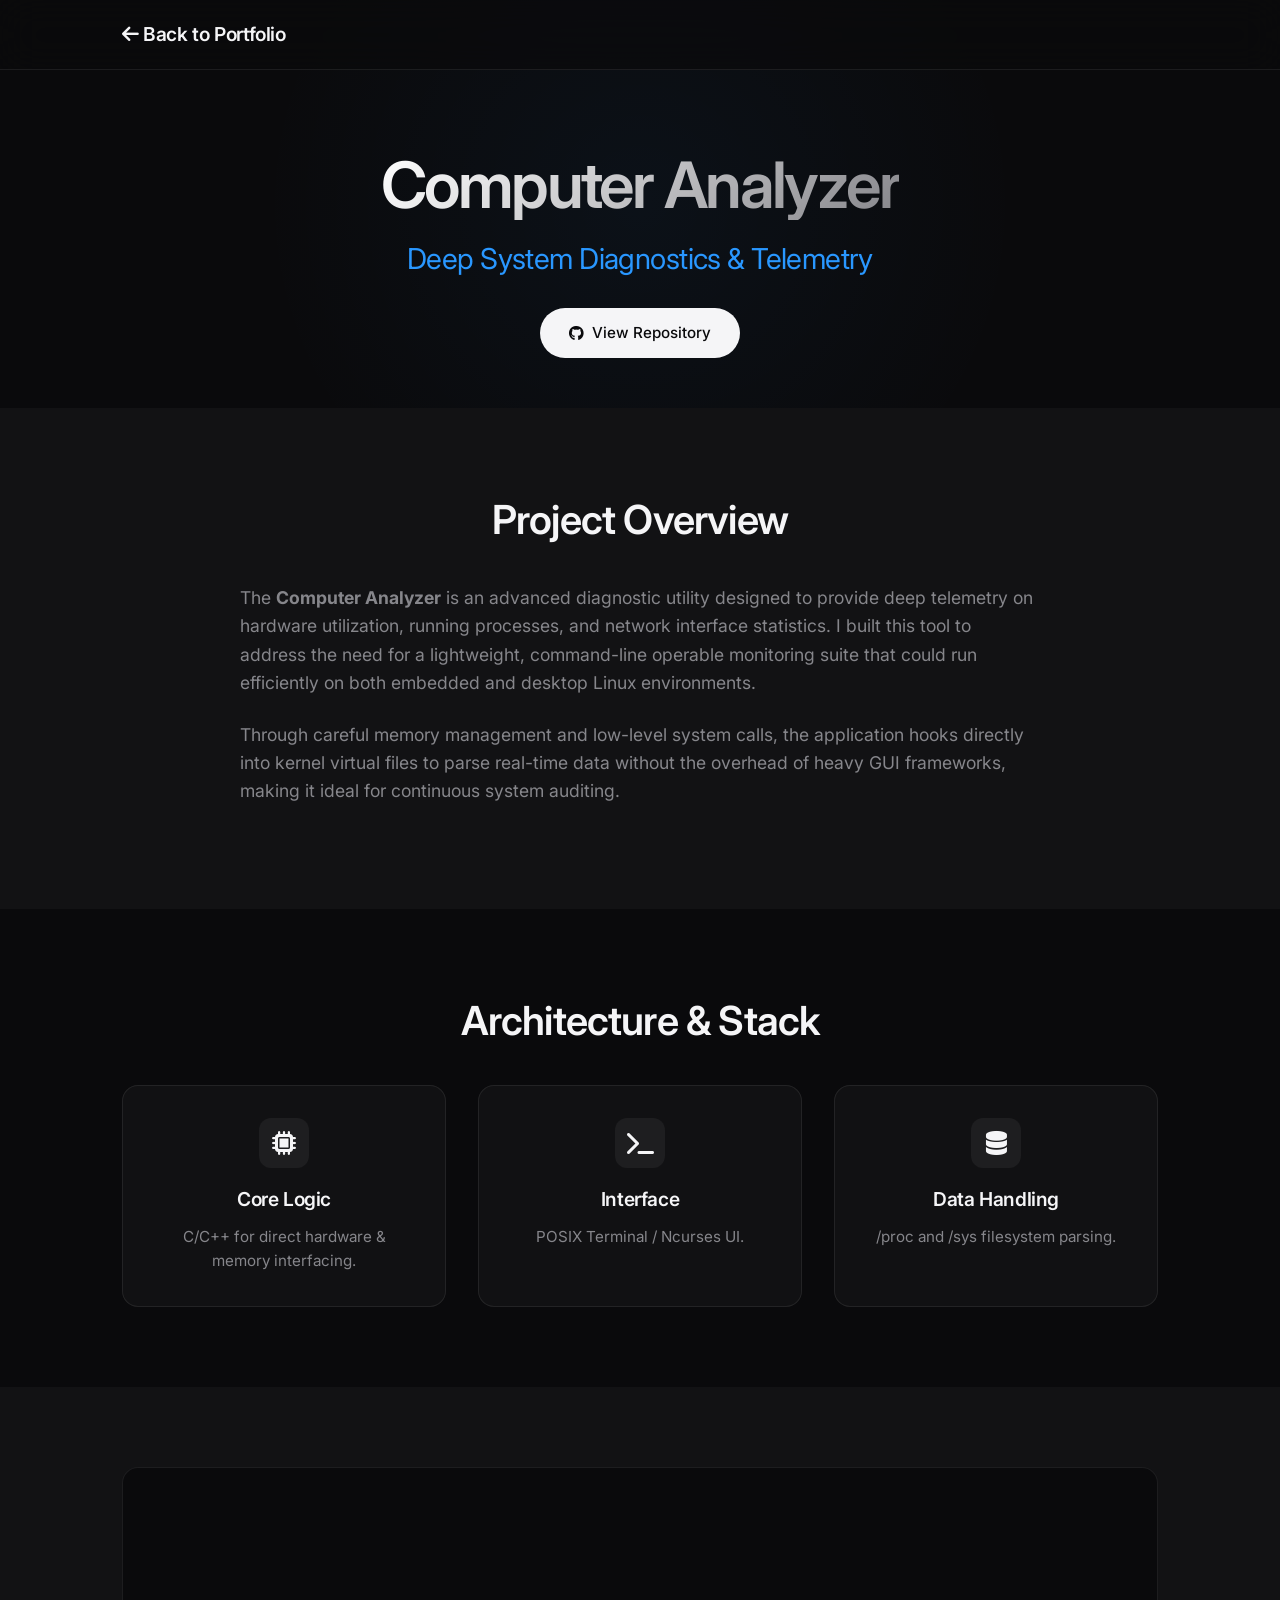
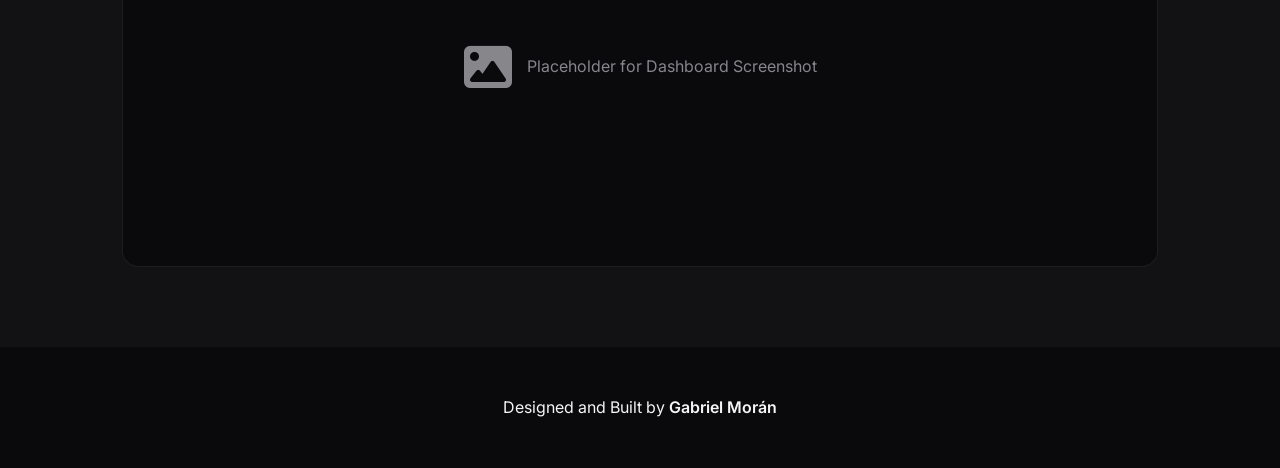
==== projects/ComputerAnalyzer.html @ 965affd1 "feat: add project case studies and update portfolio index with CV link" ====
<!DOCTYPE html>
<html lang="en">
<head>
    <meta charset="UTF-8">
    <meta name="viewport" content="width=device-width, initial-scale=1.0">
    <title>Computer Analyzer - Gabriel Morán</title>
    
    <!-- Google Fonts: Inter -->
    <link rel="preconnect" href="https://fonts.googleapis.com">
    <link rel="preconnect" href="https://fonts.gstatic.com" crossorigin>
    <link href="https://fonts.googleapis.com/css2?family=Inter:wght@300;400;500;600;700&display=swap" rel="stylesheet">
    
    <!-- FontAwesome -->
    <link rel="stylesheet" href="https://cdnjs.cloudflare.com/ajax/libs/font-awesome/6.4.0/css/all.min.css">
    
    <!-- AOS CSS -->
    <link href="https://unpkg.com/aos@2.3.1/dist/aos.css" rel="stylesheet">
    
    <!-- Custom CSS (Relative Path) -->
    <link rel="stylesheet" href="../style.css">
</head>
<body>

    <!-- Navigation -->
    <nav id="navbar">
        <div class="nav-container">
            <a href="../index.html" class="logo"><i class="fas fa-arrow-left"></i> Back to Portfolio</a>
        </div>
    </nav>

    <!-- Case Study Hero -->
    <section class="hero section" style="height: auto; padding-top: 150px; padding-bottom: 50px;">
        <div class="hero-bg-gradient"></div>
        <div class="section-container">
            <div class="hero-content" style="text-align: center;">
                <h1 class="hero-name" data-aos="fade-up" style="font-size: 4rem;">Computer Analyzer</h1>
                <h2 class="hero-title" data-aos="fade-up" data-aos-delay="100" style="color: var(--accent);">Deep System Diagnostics & Telemetry</h2>
                <div class="hero-cta" data-aos="fade-up" data-aos-delay="200" style="justify-content: center;">
                    <a href="#" class="btn btn-primary"><i class="fab fa-github"></i> View Repository</a>
                </div>
            </div>
        </div>
    </section>

    <!-- Overview Section -->
    <section class="section bg-alt" style="padding: 80px 0;">
        <div class="section-container">
            <h2 class="section-title" data-aos="fade-up" style="margin-bottom: 2rem;">Project Overview</h2>
            <div class="about-grid" style="grid-template-columns: 1fr; max-width: 800px; margin: 0 auto; text-align: left;">
                <div class="about-text" data-aos="fade-up" data-aos-delay="100">
                    <p>
                        The <strong>Computer Analyzer</strong> is an advanced diagnostic utility designed to provide deep telemetry on hardware utilization, running processes, and network interface statistics. I built this tool to address the need for a lightweight, command-line operable monitoring suite that could run efficiently on both embedded and desktop Linux environments.
                    </p>
                    <p>
                        Through careful memory management and low-level system calls, the application hooks directly into kernel virtual files to parse real-time data without the overhead of heavy GUI frameworks, making it ideal for continuous system auditing.
                    </p>
                </div>
            </div>
        </div>
    </section>

    <!-- Tech Stack -->
    <section class="section" style="padding: 80px 0;">
        <div class="section-container">
            <h2 class="section-title" data-aos="fade-up" style="margin-bottom: 2rem;">Architecture & Stack</h2>
            <div class="skills-wrapper" style="grid-template-columns: repeat(auto-fit, minmax(200px, 1fr));">
                
                <div class="info-card" data-aos="zoom-in" data-aos-delay="100" style="text-align: center;">
                    <div class="icon-wrapper" style="margin: 0 auto 1rem auto;"><i class="fas fa-microchip"></i></div>
                    <h3>Core Logic</h3>
                    <p style="margin-top: 10px;">C/C++ for direct hardware & memory interfacing.</p>
                </div>

                <div class="info-card" data-aos="zoom-in" data-aos-delay="200" style="text-align: center;">
                    <div class="icon-wrapper" style="margin: 0 auto 1rem auto;"><i class="fas fa-terminal"></i></div>
                    <h3>Interface</h3>
                    <p style="margin-top: 10px;">POSIX Terminal / Ncurses UI.</p>
                </div>

                <div class="info-card" data-aos="zoom-in" data-aos-delay="300" style="text-align: center;">
                    <div class="icon-wrapper" style="margin: 0 auto 1rem auto;"><i class="fas fa-database"></i></div>
                    <h3>Data Handling</h3>
                    <p style="margin-top: 10px;">/proc and /sys filesystem parsing.</p>
                </div>
            </div>
        </div>
    </section>

    <!-- Results Image Placeholder -->
    <section class="section bg-alt" style="padding: 80px 0;">
        <div class="section-container">
            <div data-aos="fade-up" style="width: 100%; height: 400px; background: var(--bg-primary); border: 1px solid var(--border-color); border-radius: var(--radius-soft); display: flex; align-items: center; justify-content: center; color: var(--text-secondary);">
                <i class="fas fa-image fa-3x" style="margin-right: 15px;"></i> Placeholder for Dashboard Screenshot
            </div>
        </div>
    </section>

    <!-- Footer -->
    <footer>
        <div class="section-container">
            <p>Designed and Built by <strong>Gabriel Morán</strong></p>
        </div>
    </footer>

    <!-- AOS JS -->
    <script src="https://unpkg.com/aos@2.3.1/dist/aos.js"></script>
    <script>
        document.addEventListener('DOMContentLoaded', () => {
            AOS.init({ duration: 800, easing: 'ease-out-cubic', once: true, offset: 50 });
        });
    </script>
</body>
</html>
---- style.css ----
/* =========================================
   PREMIUM "APPLE PRO" AESTHETIC
========================================= */
:root {
    /* Color Palette - Dark Mode */
    --bg-primary: #0a0a0c;
    --bg-alt: #121214;
    --bg-card: rgba(255, 255, 255, 0.03);
    
    --text-primary: #f5f5f7;
    --text-secondary: #86868b;
    --accent: #2997ff; /* Apple Blue */
    --accent-hover: #147ce5;
    
    --border-color: rgba(255, 255, 255, 0.08);
    --border-hover: rgba(255, 255, 255, 0.15);
    
    /* Typography */
    --font-main: -apple-system, BlinkMacSystemFont, 'Inter', "Segoe UI", Roboto, Helvetica, Arial, sans-serif;
    
    /* Effects */
    --radius-soft: 16px;
    --radius-round: 50px;
    --shadow-soft: 0 4px 20px rgba(0, 0, 0, 0.2);
    --glass-blur: blur(20px);
    
    /* Transitions */
    --transition-smooth: all 0.4s cubic-bezier(0.25, 1, 0.5, 1);
}

* {
    margin: 0;
    padding: 0;
    box-sizing: border-box;
}

html {
    scroll-behavior: smooth;
    scroll-padding-top: 80px;
}

body {
    font-family: var(--font-main);
    background-color: var(--bg-primary);
    color: var(--text-primary);
    line-height: 1.6;
    overflow-x: hidden;
    -webkit-font-smoothing: antialiased;
    -moz-osx-font-smoothing: grayscale;
}

/* Typography styles */
h1, h2, h3, h4, h5, h6 {
    color: var(--text-primary);
    font-weight: 600;
    letter-spacing: -0.02em;
}

a {
    text-decoration: none;
    color: inherit;
    transition: var(--transition-smooth);
}

ul { list-style: none; }

/* Utilities */
.section { padding: 120px 0; }
.bg-alt { background-color: var(--bg-alt); }
.text-primary { color: var(--accent); }
.ml-2 { margin-left: 0.5rem; }
.center-btn { text-align: center; margin-top: 3rem; }

.section-container {
    max-width: 1100px;
    margin: 0 auto;
    padding: 0 2rem;
}

.section-title {
    font-size: 2.5rem;
    margin-bottom: 3.5rem;
    text-align: center;
}

/* =========================================
   BUTTONS
========================================= */
.btn {
    display: inline-flex;
    align-items: center;
    justify-content: center;
    padding: 0.8rem 1.8rem;
    font-size: 0.95rem;
    font-weight: 500;
    border-radius: var(--radius-round);
    cursor: pointer;
    transition: var(--transition-smooth);
}

.btn-primary {
    background: var(--text-primary);
    color: var(--bg-primary);
}

.btn-primary:hover {
    background: var(--text-secondary);
    transform: translateY(-2px);
}

.btn-secondary {
    background: transparent;
    color: var(--text-primary);
    border: 1px solid var(--border-color);
}

.btn-secondary:hover {
    border-color: var(--text-secondary);
    background: rgba(255, 255, 255, 0.05);
    transform: translateY(-2px);
}

.btn i { margin-right: 8px; }

/* =========================================
   NAVIGATION (Glassmorphism)
========================================= */
#navbar {
    position: fixed;
    top: 0; width: 100%;
    padding: 1.2rem 0;
    z-index: 1000;
    background: rgba(10, 10, 12, 0.7);
    backdrop-filter: var(--glass-blur);
    -webkit-backdrop-filter: var(--glass-blur);
    border-bottom: 1px solid var(--border-color);
    transition: padding var(--transition-smooth);
}

.nav-container {
    max-width: 1100px;
    margin: 0 auto;
    padding: 0 2rem;
    display: flex;
    justify-content: space-between;
    align-items: center;
}

.logo {
    font-size: 1.2rem;
    font-weight: 600;
    letter-spacing: -0.02em;
}

.nav-menu { display: flex; gap: 2.5rem; }

.nav-link {
    font-size: 0.9rem;
    color: var(--text-secondary);
    font-weight: 500;
}

.nav-link:hover, .nav-link.active {
    color: var(--text-primary);
}

.hamburger { display: none; font-size: 1.2rem; cursor: pointer; }

/* =========================================
   HERO SECTION
========================================= */
.hero {
    height: 100vh;
    display: flex;
    align-items: center;
    justify-content: center;
    text-align: center;
    position: relative;
}

/* Subtle glowing background gradient */
.hero-bg-gradient {
    position: absolute;
    top: 50%; left: 50%;
    transform: translate(-50%, -50%);
    width: 60vw; height: 60vw;
    background: radial-gradient(circle, rgba(41, 151, 255, 0.05) 0%, rgba(10, 10, 12, 0) 70%);
    z-index: -1;
    pointer-events: none;
}

.hero-name {
    font-size: 5rem;
    line-height: 1.1;
    margin-bottom: 1rem;
    letter-spacing: -0.04em;
    background: linear-gradient(135deg, #fff 0%, #86868b 100%);
    -webkit-background-clip: text;
    -webkit-text-fill-color: transparent;
}

.hero-title {
    font-size: 1.8rem;
    color: var(--text-secondary);
    font-weight: 400;
    margin-bottom: 2rem;
    height: 40px;
}

.cursor { color: var(--accent); animation: blink 1s infinite; }
@keyframes blink { 50% { opacity: 0; } }

.hero-description {
    color: var(--text-secondary);
    font-size: 1.1rem;
    max-width: 600px;
    margin: 0 auto 3rem auto;
}

.hero-cta {
    display: flex;
    justify-content: center;
    gap: 1.5rem;
}

/* =========================================
   ABOUT SECTION
========================================= */
.about-grid {
    display: grid;
    grid-template-columns: 1fr 1fr;
    gap: 4rem;
    align-items: center;
}

.about-text p {
    color: var(--text-secondary);
    font-size: 1.1rem;
    margin-bottom: 1.5rem;
}

.about-cards { display: flex; flex-direction: column; gap: 1.5rem; }

.info-card {
    background: var(--bg-card);
    border: 1px solid var(--border-color);
    border-radius: var(--radius-soft);
    padding: 2rem;
    transition: var(--transition-smooth);
}

.info-card:hover {
    border-color: var(--border-hover);
    transform: translateY(-5px);
}

.icon-wrapper {
    width: 50px; height: 50px;
    border-radius: 12px;
    background: rgba(255, 255, 255, 0.05);
    display: flex; align-items: center; justify-content: center;
    font-size: 1.5rem;
    color: var(--text-primary);
    margin-bottom: 1rem;
}

.info-card h3 { font-size: 1.2rem; margin-bottom: 0.5rem; }
.info-card p { color: var(--text-secondary); font-size: 0.95rem; }

/* =========================================
   SKILLS SECTION
========================================= */
.skills-wrapper {
    display: grid;
    grid-template-columns: repeat(auto-fit, minmax(300px, 1fr));
    gap: 2rem;
}

.skill-box {
    background: var(--bg-card);
    border: 1px solid var(--border-color);
    border-radius: var(--radius-soft);
    padding: 2rem;
    transition: var(--transition-smooth);
}

.skill-box:hover {
    border-color: var(--border-hover);
}

.skill-box h3 {
    display: flex; align-items: center; gap: 10px;
    margin-bottom: 1.5rem;
    font-size: 1.2rem;
}

.tags { display: flex; flex-wrap: wrap; gap: 10px; }

.tag {
    background: rgba(255, 255, 255, 0.05);
    color: var(--text-secondary);
    padding: 0.4rem 1rem;
    border-radius: var(--radius-round);
    font-size: 0.85rem;
    font-weight: 500;
}

/* =========================================
   PROJECTS SECTION
========================================= */
.projects-grid {
    display: grid;
    grid-template-columns: repeat(auto-fill, minmax(320px, 1fr));
    gap: 2rem;
}

.project-card {
    background: var(--bg-card);
    border: 1px solid var(--border-color);
    border-radius: var(--radius-soft);
    padding: 2.5rem;
    display: flex;
    flex-direction: column;
    transition: var(--transition-smooth);
}

.project-card:hover {
    transform: translateY(-8px);
    border-color: var(--border-hover);
    box-shadow: var(--shadow-soft);
}

.project-header {
    display: flex; justify-content: space-between; align-items: center;
    margin-bottom: 1.5rem;
}

.project-link { font-size: 1.2rem; color: var(--text-secondary); }
.project-link:hover { color: var(--text-primary); }

.project-card h3 { font-size: 1.4rem; margin-bottom: 1rem; }

.project-card p {
    color: var(--text-secondary);
    font-size: 0.95rem; margin-bottom: 2rem;
    flex-grow: 1;
}

.project-tags {
    display: flex; flex-wrap: wrap; gap: 10px;
    color: var(--text-secondary); font-size: 0.8rem; font-weight: 500;
}

/* =========================================
   EDUCATION SECTION (Minimal Timeline)
========================================= */
.timeline {
    max-width: 800px; margin: 0 auto;
}

.timeline-item {
    display: flex; gap: 2rem; margin-bottom: 3rem;
}

.timeline-item:last-child { margin-bottom: 0; }

.timeline-marker {
    width: 2px; background: var(--border-color);
    position: relative;
}

.timeline-marker::before {
    content: ''; position: absolute;
    top: 0; left: -5px; width: 12px; height: 12px;
    border-radius: 50%; background: var(--bg-primary); border: 2px solid var(--text-primary);
}

.timeline-content { padding-bottom: 2rem; }

.timeline-date {
    display: block; color: var(--text-secondary);
    font-size: 0.85rem; font-weight: 600; text-transform: uppercase; letter-spacing: 0.05em;
    margin-bottom: 0.5rem;
}

.timeline-content h3 { font-size: 1.4rem; margin-bottom: 0.3rem; }
.timeline-content h4 { color: var(--text-secondary); font-weight: 400; margin-bottom: 1rem; }
.timeline-content p { color: var(--text-secondary); font-size: 0.95rem; }

/* =========================================
   CONTACT SECTION
========================================= */
.contact-box {
    background: var(--bg-card);
    border: 1px solid var(--border-color);
    border-radius: var(--radius-soft);
    padding: 4rem 2rem;
    text-align: center;
    max-width: 800px; margin: 0 auto;
}

.contact-text {
    color: var(--text-secondary); font-size: 1.1rem;
    margin-bottom: 3rem; max-width: 500px; margin-inline: auto;
}

.contact-methods {
    display: flex; justify-content: center; gap: 1.5rem; flex-wrap: wrap;
}

.method-card {
    display: flex; align-items: center; gap: 10px;
    padding: 1rem 1.5rem; border-radius: var(--radius-round);
    background: rgba(255, 255, 255, 0.03); border: 1px solid var(--border-color);
    font-weight: 500; font-size: 0.95rem;
}

.method-card:hover {
    background: var(--text-primary); color: var(--bg-primary);
}

/* =========================================
   FOOTER
========================================= */
footer {
    padding: 3rem 0; text-align: center;
}
footer strong { font-weight: 600; }
.copyright { color: var(--text-secondary); font-size: 0.85rem; margin-top: 1rem; }

/* =========================================
   RESPONSIVE DESIGN
========================================= */
@media (max-width: 900px) {
    .hero-name { font-size: 3.5rem; }
    .hero-title { font-size: 1.4rem; }
    .about-grid, .timeline-item { grid-template-columns: 1fr; gap: 2rem; }
    .timeline-item { flex-direction: column; gap: 1rem; }
    .timeline-marker { display: none; }
}

@media (max-width: 768px) {
    .hamburger { display: block; }
    .nav-menu {
        position: fixed; left: 0; top: 70px;
        flex-direction: column;
        background: rgba(10, 10, 12, 0.95);
        backdrop-filter: var(--glass-blur);
        width: 100%; text-align: center; padding: 2rem 0;
        opacity: 0; pointer-events: none;
        transition: var(--transition-smooth);
    }
    .nav-menu.active { opacity: 1; pointer-events: all; }
    .hero-cta { flex-direction: column; align-items: center; }
    .btn { width: 100%; max-width: 250px; }
}
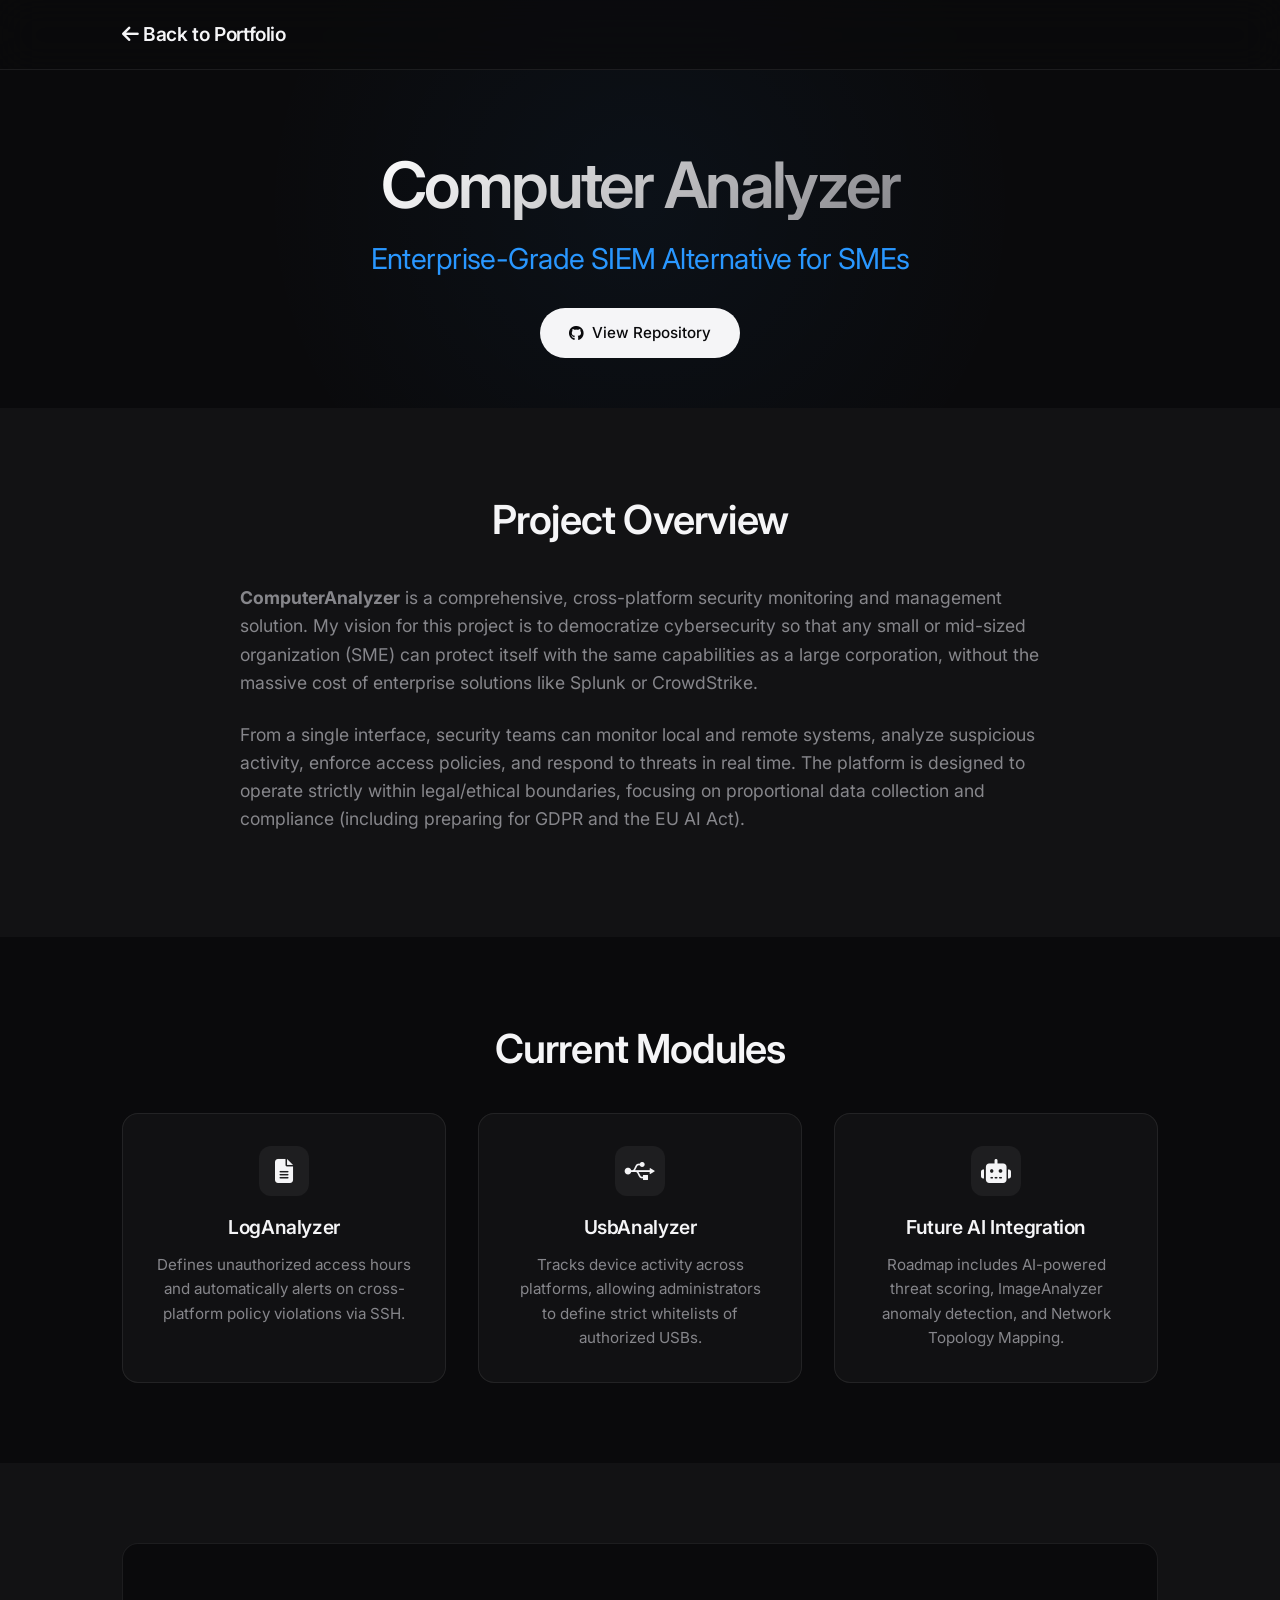
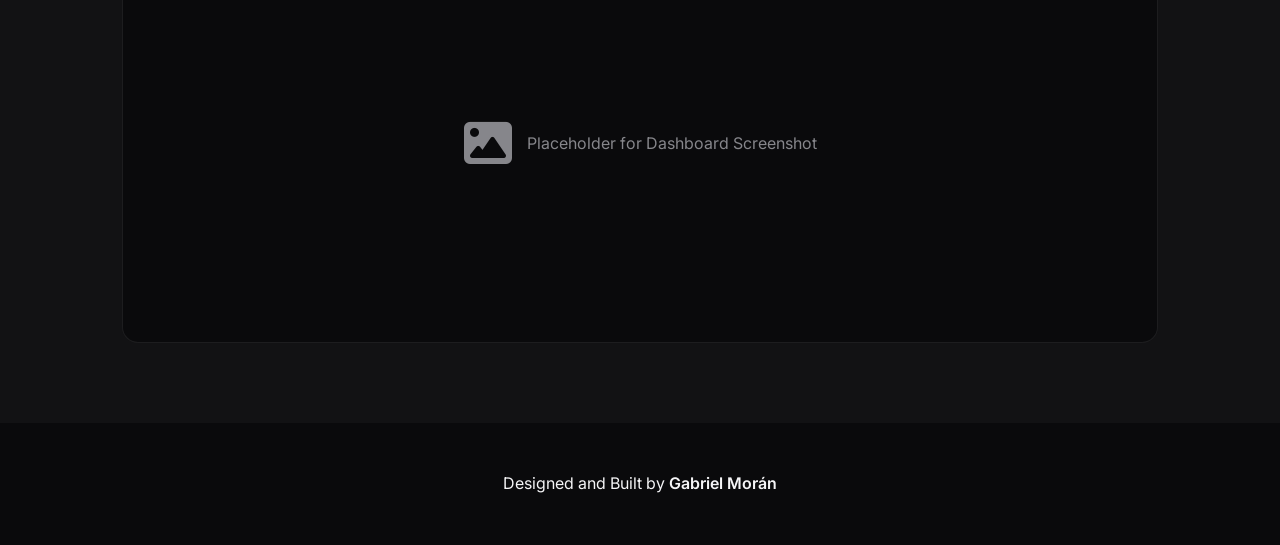
==== commit 49faa956: "feat: update portfolio with current education, certifications, and project descriptions for Computer" ====
--- a/projects/ComputerAnalyzer.html
+++ b/projects/ComputerAnalyzer.html
@@ -34,7 +34,7 @@
         <div class="section-container">
             <div class="hero-content" style="text-align: center;">
                 <h1 class="hero-name" data-aos="fade-up" style="font-size: 4rem;">Computer Analyzer</h1>
-                <h2 class="hero-title" data-aos="fade-up" data-aos-delay="100" style="color: var(--accent);">Deep System Diagnostics & Telemetry</h2>
+                <h2 class="hero-title" data-aos="fade-up" data-aos-delay="100" style="color: var(--accent);">Enterprise-Grade SIEM Alternative for SMEs</h2>
                 <div class="hero-cta" data-aos="fade-up" data-aos-delay="200" style="justify-content: center;">
                     <a href="#" class="btn btn-primary"><i class="fab fa-github"></i> View Repository</a>
                 </div>
@@ -49,10 +49,10 @@
             <div class="about-grid" style="grid-template-columns: 1fr; max-width: 800px; margin: 0 auto; text-align: left;">
                 <div class="about-text" data-aos="fade-up" data-aos-delay="100">
                     <p>
-                        The <strong>Computer Analyzer</strong> is an advanced diagnostic utility designed to provide deep telemetry on hardware utilization, running processes, and network interface statistics. I built this tool to address the need for a lightweight, command-line operable monitoring suite that could run efficiently on both embedded and desktop Linux environments.
+                        <strong>ComputerAnalyzer</strong> is a comprehensive, cross-platform security monitoring and management solution. My vision for this project is to democratize cybersecurity so that any small or mid-sized organization (SME) can protect itself with the same capabilities as a large corporation, without the massive cost of enterprise solutions like Splunk or CrowdStrike.
                     </p>
                     <p>
-                        Through careful memory management and low-level system calls, the application hooks directly into kernel virtual files to parse real-time data without the overhead of heavy GUI frameworks, making it ideal for continuous system auditing.
+                        From a single interface, security teams can monitor local and remote systems, analyze suspicious activity, enforce access policies, and respond to threats in real time. The platform is designed to operate strictly within legal/ethical boundaries, focusing on proportional data collection and compliance (including preparing for GDPR and the EU AI Act).
                     </p>
                 </div>
             </div>
@@ -62,25 +62,25 @@
     <!-- Tech Stack -->
     <section class="section" style="padding: 80px 0;">
         <div class="section-container">
-            <h2 class="section-title" data-aos="fade-up" style="margin-bottom: 2rem;">Architecture & Stack</h2>
+            <h2 class="section-title" data-aos="fade-up" style="margin-bottom: 2rem;">Current Modules</h2>
             <div class="skills-wrapper" style="grid-template-columns: repeat(auto-fit, minmax(200px, 1fr));">
                 
                 <div class="info-card" data-aos="zoom-in" data-aos-delay="100" style="text-align: center;">
-                    <div class="icon-wrapper" style="margin: 0 auto 1rem auto;"><i class="fas fa-microchip"></i></div>
-                    <h3>Core Logic</h3>
-                    <p style="margin-top: 10px;">C/C++ for direct hardware & memory interfacing.</p>
+                    <div class="icon-wrapper" style="margin: 0 auto 1rem auto;"><i class="fas fa-file-alt"></i></div>
+                    <h3>LogAnalyzer</h3>
+                    <p style="margin-top: 10px;">Defines unauthorized access hours and automatically alerts on cross-platform policy violations via SSH.</p>
                 </div>
 
                 <div class="info-card" data-aos="zoom-in" data-aos-delay="200" style="text-align: center;">
-                    <div class="icon-wrapper" style="margin: 0 auto 1rem auto;"><i class="fas fa-terminal"></i></div>
-                    <h3>Interface</h3>
-                    <p style="margin-top: 10px;">POSIX Terminal / Ncurses UI.</p>
+                    <div class="icon-wrapper" style="margin: 0 auto 1rem auto;"><i class="fab fa-usb"></i></div>
+                    <h3>UsbAnalyzer</h3>
+                    <p style="margin-top: 10px;">Tracks device activity across platforms, allowing administrators to define strict whitelists of authorized USBs.</p>
                 </div>
 
                 <div class="info-card" data-aos="zoom-in" data-aos-delay="300" style="text-align: center;">
-                    <div class="icon-wrapper" style="margin: 0 auto 1rem auto;"><i class="fas fa-database"></i></div>
-                    <h3>Data Handling</h3>
-                    <p style="margin-top: 10px;">/proc and /sys filesystem parsing.</p>
+                    <div class="icon-wrapper" style="margin: 0 auto 1rem auto;"><i class="fas fa-robot"></i></div>
+                    <h3>Future AI Integration</h3>
+                    <p style="margin-top: 10px;">Roadmap includes AI-powered threat scoring, ImageAnalyzer anomaly detection, and Network Topology Mapping.</p>
                 </div>
             </div>
         </div>
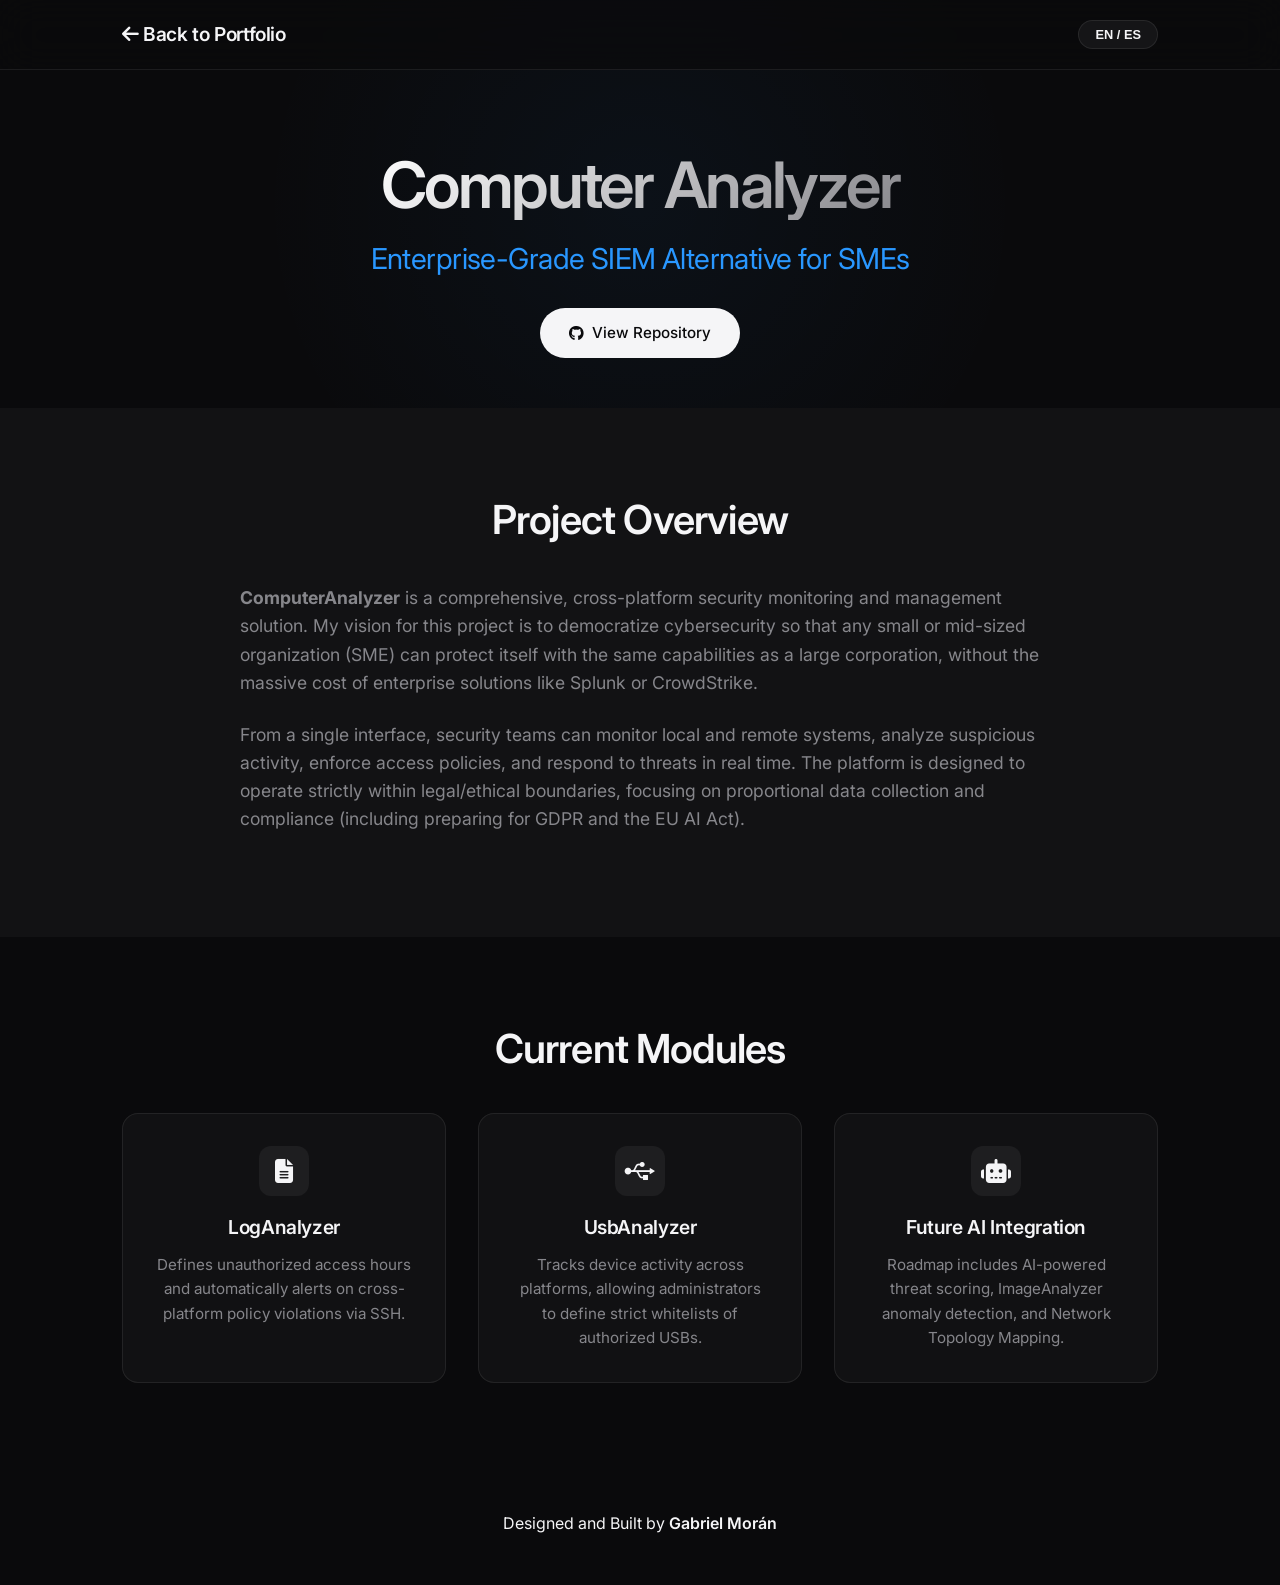
==== commit 189bd616: "feat: implement multi-language support with dynamic content toggling and UI updates" ====
--- a/projects/ComputerAnalyzer.html
+++ b/projects/ComputerAnalyzer.html
@@ -24,7 +24,10 @@
     <!-- Navigation -->
     <nav id="navbar">
         <div class="nav-container">
-            <a href="../index.html" class="logo"><i class="fas fa-arrow-left"></i> Back to Portfolio</a>
+            <a href="../index.html" class="logo" data-en="<i class='fas fa-arrow-left'></i> Back to Portfolio" data-es="<i class='fas fa-arrow-left'></i> Volver al Portafolio"><i class="fas fa-arrow-left"></i> Back to Portfolio</a>
+            <div class="nav-menu" style="margin-left: auto;">
+                <button id="lang-toggle" class="btn btn-secondary">EN / ES</button>
+            </div>
         </div>
     </nav>
 
@@ -34,9 +37,9 @@
         <div class="section-container">
             <div class="hero-content" style="text-align: center;">
                 <h1 class="hero-name" data-aos="fade-up" style="font-size: 4rem;">Computer Analyzer</h1>
-                <h2 class="hero-title" data-aos="fade-up" data-aos-delay="100" style="color: var(--accent);">Enterprise-Grade SIEM Alternative for SMEs</h2>
+                <h2 class="hero-title" data-aos="fade-up" data-aos-delay="100" style="color: var(--accent);" data-en="Enterprise-Grade SIEM Alternative for SMEs" data-es="Alternativa SIEM de Grado Empresarial para PyMEs">Enterprise-Grade SIEM Alternative for SMEs</h2>
                 <div class="hero-cta" data-aos="fade-up" data-aos-delay="200" style="justify-content: center;">
-                    <a href="#" class="btn btn-primary"><i class="fab fa-github"></i> View Repository</a>
+                    <a href="#" class="btn btn-primary" data-en="<i class='fab fa-github'></i> View Repository" data-es="<i class='fab fa-github'></i> Ver Repositorio"><i class="fab fa-github"></i> View Repository</a>
                 </div>
             </div>
         </div>
@@ -45,13 +48,15 @@
     <!-- Overview Section -->
     <section class="section bg-alt" style="padding: 80px 0;">
         <div class="section-container">
-            <h2 class="section-title" data-aos="fade-up" style="margin-bottom: 2rem;">Project Overview</h2>
+            <h2 class="section-title" data-aos="fade-up" style="margin-bottom: 2rem;" data-en="Project Overview" data-es="Resumen del Proyecto">Project Overview</h2>
             <div class="about-grid" style="grid-template-columns: 1fr; max-width: 800px; margin: 0 auto; text-align: left;">
                 <div class="about-text" data-aos="fade-up" data-aos-delay="100">
-                    <p>
+                    <p data-en="<strong>ComputerAnalyzer</strong> is a comprehensive, cross-platform security monitoring and management solution. My vision for this project is to democratize cybersecurity so that any small or mid-sized organization (SME) can protect itself with the same capabilities as a large corporation, without the massive cost of enterprise solutions like Splunk or CrowdStrike."
+                       data-es="<strong>ComputerAnalyzer</strong> es una solución integral y multiplataforma de monitoreo y gestión de seguridad. Mi visión es democratizar la ciberseguridad para que cualquier pequeña o mediana empresa (PyME) pueda protegerse con las mismas capacidades que una gran corporación, sin el costo masivo de software empresarial como Splunk.">
                         <strong>ComputerAnalyzer</strong> is a comprehensive, cross-platform security monitoring and management solution. My vision for this project is to democratize cybersecurity so that any small or mid-sized organization (SME) can protect itself with the same capabilities as a large corporation, without the massive cost of enterprise solutions like Splunk or CrowdStrike.
                     </p>
-                    <p>
+                    <p data-en="From a single interface, security teams can monitor local and remote systems, analyze suspicious activity, enforce access policies, and respond to threats in real time. The platform is designed to operate strictly within legal/ethical boundaries, focusing on proportional data collection and compliance (including preparing for GDPR and the EU AI Act)."
+                       data-es="Desde una única interfaz, los equipos pueden monitorear sistemas locales y remotos, analizar actividades sospechosas, aplicar políticas y responder en tiempo real. La plataforma está diseñada para operar estrictamente dentro de los límites legales y éticos (enfocada en el cumplimiento de la GDPR y la Ley de IA de la UE).">
                         From a single interface, security teams can monitor local and remote systems, analyze suspicious activity, enforce access policies, and respond to threats in real time. The platform is designed to operate strictly within legal/ethical boundaries, focusing on proportional data collection and compliance (including preparing for GDPR and the EU AI Act).
                     </p>
                 </div>
@@ -62,35 +67,26 @@
     <!-- Tech Stack -->
     <section class="section" style="padding: 80px 0;">
         <div class="section-container">
-            <h2 class="section-title" data-aos="fade-up" style="margin-bottom: 2rem;">Current Modules</h2>
+            <h2 class="section-title" data-aos="fade-up" style="margin-bottom: 2rem;" data-en="Current Modules" data-es="Módulos Actuales">Current Modules</h2>
             <div class="skills-wrapper" style="grid-template-columns: repeat(auto-fit, minmax(200px, 1fr));">
                 
                 <div class="info-card" data-aos="zoom-in" data-aos-delay="100" style="text-align: center;">
                     <div class="icon-wrapper" style="margin: 0 auto 1rem auto;"><i class="fas fa-file-alt"></i></div>
                     <h3>LogAnalyzer</h3>
-                    <p style="margin-top: 10px;">Defines unauthorized access hours and automatically alerts on cross-platform policy violations via SSH.</p>
+                    <p style="margin-top: 10px;" data-en="Defines unauthorized access hours and automatically alerts on cross-platform policy violations via SSH." data-es="Define horas de acceso no autorizadas y alerta automáticamente sobre violaciones de políticas multiplataforma vía SSH.">Defines unauthorized access hours and automatically alerts on cross-platform policy violations via SSH.</p>
                 </div>
 
                 <div class="info-card" data-aos="zoom-in" data-aos-delay="200" style="text-align: center;">
                     <div class="icon-wrapper" style="margin: 0 auto 1rem auto;"><i class="fab fa-usb"></i></div>
                     <h3>UsbAnalyzer</h3>
-                    <p style="margin-top: 10px;">Tracks device activity across platforms, allowing administrators to define strict whitelists of authorized USBs.</p>
+                    <p style="margin-top: 10px;" data-en="Tracks device activity across platforms, allowing administrators to define strict whitelists of authorized USBs." data-es="Rastrea la actividad de dispositivos en varias plataformas, permitiendo definir listas blancas estrictas de USBs autorizados.">Tracks device activity across platforms, allowing administrators to define strict whitelists of authorized USBs.</p>
                 </div>
 
                 <div class="info-card" data-aos="zoom-in" data-aos-delay="300" style="text-align: center;">
                     <div class="icon-wrapper" style="margin: 0 auto 1rem auto;"><i class="fas fa-robot"></i></div>
-                    <h3>Future AI Integration</h3>
-                    <p style="margin-top: 10px;">Roadmap includes AI-powered threat scoring, ImageAnalyzer anomaly detection, and Network Topology Mapping.</p>
+                    <h3 data-en="Future AI Integration" data-es="Futura Integración IA">Future AI Integration</h3>
+                    <p style="margin-top: 10px;" data-en="Roadmap includes AI-powered threat scoring, ImageAnalyzer anomaly detection, and Network Topology Mapping." data-es="La hoja de ruta incluye puntuación de amenazas por IA, detección de anomalías por imagen y un mapeador visual de topología de red.">Roadmap includes AI-powered threat scoring, ImageAnalyzer anomaly detection, and Network Topology Mapping.</p>
                 </div>
-            </div>
-        </div>
-    </section>
-
-    <!-- Results Image Placeholder -->
-    <section class="section bg-alt" style="padding: 80px 0;">
-        <div class="section-container">
-            <div data-aos="fade-up" style="width: 100%; height: 400px; background: var(--bg-primary); border: 1px solid var(--border-color); border-radius: var(--radius-soft); display: flex; align-items: center; justify-content: center; color: var(--text-secondary);">
-                <i class="fas fa-image fa-3x" style="margin-right: 15px;"></i> Placeholder for Dashboard Screenshot
             </div>
         </div>
     </section>
@@ -98,14 +94,16 @@
     <!-- Footer -->
     <footer>
         <div class="section-container">
-            <p>Designed and Built by <strong>Gabriel Morán</strong></p>
+            <p data-en="Designed and Built by <strong>Gabriel Morán</strong>" data-es="Diseñado y Desarrollado por <strong>Gabriel Morán</strong>">Designed and Built by <strong>Gabriel Morán</strong></p>
         </div>
     </footer>
 
     <!-- AOS JS -->
     <script src="https://unpkg.com/aos@2.3.1/dist/aos.js"></script>
+    <script src="../main.js"></script>
     <script>
         document.addEventListener('DOMContentLoaded', () => {
+            if(!window.AOS) return;
             AOS.init({ duration: 800, easing: 'ease-out-cubic', once: true, offset: 50 });
         });
     </script>
--- a/style.css
+++ b/style.css
@@ -6,24 +6,25 @@
     --bg-primary: #0a0a0c;
     --bg-alt: #121214;
     --bg-card: rgba(255, 255, 255, 0.03);
-    
+
     --text-primary: #f5f5f7;
     --text-secondary: #86868b;
-    --accent: #2997ff; /* Apple Blue */
+    --accent: #2997ff;
+    /* Apple Blue */
     --accent-hover: #147ce5;
-    
+
     --border-color: rgba(255, 255, 255, 0.08);
     --border-hover: rgba(255, 255, 255, 0.15);
-    
+
     /* Typography */
     --font-main: -apple-system, BlinkMacSystemFont, 'Inter', "Segoe UI", Roboto, Helvetica, Arial, sans-serif;
-    
+
     /* Effects */
     --radius-soft: 16px;
     --radius-round: 50px;
     --shadow-soft: 0 4px 20px rgba(0, 0, 0, 0.2);
     --glass-blur: blur(20px);
-    
+
     /* Transitions */
     --transition-smooth: all 0.4s cubic-bezier(0.25, 1, 0.5, 1);
 }
@@ -50,7 +51,12 @@
 }
 
 /* Typography styles */
-h1, h2, h3, h4, h5, h6 {
+h1,
+h2,
+h3,
+h4,
+h5,
+h6 {
     color: var(--text-primary);
     font-weight: 600;
     letter-spacing: -0.02em;
@@ -62,14 +68,31 @@
     transition: var(--transition-smooth);
 }
 
-ul { list-style: none; }
+ul {
+    list-style: none;
+}
 
 /* Utilities */
-.section { padding: 120px 0; }
-.bg-alt { background-color: var(--bg-alt); }
-.text-primary { color: var(--accent); }
-.ml-2 { margin-left: 0.5rem; }
-.center-btn { text-align: center; margin-top: 3rem; }
+.section {
+    padding: 120px 0;
+}
+
+.bg-alt {
+    background-color: var(--bg-alt);
+}
+
+.text-primary {
+    color: var(--accent);
+}
+
+.ml-2 {
+    margin-left: 0.5rem;
+}
+
+.center-btn {
+    text-align: center;
+    margin-top: 3rem;
+}
 
 .section-container {
     max-width: 1100px;
@@ -120,14 +143,17 @@
     transform: translateY(-2px);
 }
 
-.btn i { margin-right: 8px; }
+.btn i {
+    margin-right: 8px;
+}
 
 /* =========================================
    NAVIGATION (Glassmorphism)
 ========================================= */
 #navbar {
     position: fixed;
-    top: 0; width: 100%;
+    top: 0;
+    width: 100%;
     padding: 1.2rem 0;
     z-index: 1000;
     background: rgba(10, 10, 12, 0.7);
@@ -152,7 +178,10 @@
     letter-spacing: -0.02em;
 }
 
-.nav-menu { display: flex; gap: 2.5rem; }
+.nav-menu {
+    display: flex;
+    gap: 2.5rem;
+}
 
 .nav-link {
     font-size: 0.9rem;
@@ -160,11 +189,16 @@
     font-weight: 500;
 }
 
-.nav-link:hover, .nav-link.active {
+.nav-link:hover,
+.nav-link.active {
     color: var(--text-primary);
 }
 
-.hamburger { display: none; font-size: 1.2rem; cursor: pointer; }
+.hamburger {
+    display: none;
+    font-size: 1.2rem;
+    cursor: pointer;
+}
 
 /* =========================================
    HERO SECTION
@@ -181,9 +215,11 @@
 /* Subtle glowing background gradient */
 .hero-bg-gradient {
     position: absolute;
-    top: 50%; left: 50%;
+    top: 50%;
+    left: 50%;
     transform: translate(-50%, -50%);
-    width: 60vw; height: 60vw;
+    width: 60vw;
+    height: 60vw;
     background: radial-gradient(circle, rgba(41, 151, 255, 0.05) 0%, rgba(10, 10, 12, 0) 70%);
     z-index: -1;
     pointer-events: none;
@@ -195,7 +231,7 @@
     margin-bottom: 1rem;
     letter-spacing: -0.04em;
     background: linear-gradient(135deg, #fff 0%, #86868b 100%);
-    -webkit-background-clip: text;
+    background-clip: text;
     -webkit-text-fill-color: transparent;
 }
 
@@ -207,8 +243,16 @@
     height: 40px;
 }
 
-.cursor { color: var(--accent); animation: blink 1s infinite; }
-@keyframes blink { 50% { opacity: 0; } }
+.cursor {
+    color: var(--accent);
+    animation: blink 1s infinite;
+}
+
+@keyframes blink {
+    50% {
+        opacity: 0;
+    }
+}
 
 .hero-description {
     color: var(--text-secondary);
@@ -239,7 +283,11 @@
     margin-bottom: 1.5rem;
 }
 
-.about-cards { display: flex; flex-direction: column; gap: 1.5rem; }
+.about-cards {
+    display: flex;
+    flex-direction: column;
+    gap: 1.5rem;
+}
 
 .info-card {
     background: var(--bg-card);
@@ -255,17 +303,27 @@
 }
 
 .icon-wrapper {
-    width: 50px; height: 50px;
+    width: 50px;
+    height: 50px;
     border-radius: 12px;
     background: rgba(255, 255, 255, 0.05);
-    display: flex; align-items: center; justify-content: center;
+    display: flex;
+    align-items: center;
+    justify-content: center;
     font-size: 1.5rem;
     color: var(--text-primary);
     margin-bottom: 1rem;
 }
 
-.info-card h3 { font-size: 1.2rem; margin-bottom: 0.5rem; }
-.info-card p { color: var(--text-secondary); font-size: 0.95rem; }
+.info-card h3 {
+    font-size: 1.2rem;
+    margin-bottom: 0.5rem;
+}
+
+.info-card p {
+    color: var(--text-secondary);
+    font-size: 0.95rem;
+}
 
 /* =========================================
    SKILLS SECTION
@@ -289,12 +347,18 @@
 }
 
 .skill-box h3 {
-    display: flex; align-items: center; gap: 10px;
+    display: flex;
+    align-items: center;
+    gap: 10px;
     margin-bottom: 1.5rem;
     font-size: 1.2rem;
 }
 
-.tags { display: flex; flex-wrap: wrap; gap: 10px; }
+.tags {
+    display: flex;
+    flex-wrap: wrap;
+    gap: 10px;
+}
 
 .tag {
     background: rgba(255, 255, 255, 0.05);
@@ -331,61 +395,107 @@
 }
 
 .project-header {
-    display: flex; justify-content: space-between; align-items: center;
+    display: flex;
+    justify-content: space-between;
+    align-items: center;
     margin-bottom: 1.5rem;
 }
 
-.project-link { font-size: 1.2rem; color: var(--text-secondary); }
-.project-link:hover { color: var(--text-primary); }
-
-.project-card h3 { font-size: 1.4rem; margin-bottom: 1rem; }
+.project-link {
+    font-size: 1.2rem;
+    color: var(--text-secondary);
+}
+
+.project-link:hover {
+    color: var(--text-primary);
+}
+
+.project-card h3 {
+    font-size: 1.4rem;
+    margin-bottom: 1rem;
+}
 
 .project-card p {
     color: var(--text-secondary);
-    font-size: 0.95rem; margin-bottom: 2rem;
+    font-size: 0.95rem;
+    margin-bottom: 2rem;
     flex-grow: 1;
 }
 
 .project-tags {
-    display: flex; flex-wrap: wrap; gap: 10px;
-    color: var(--text-secondary); font-size: 0.8rem; font-weight: 500;
+    display: flex;
+    flex-wrap: wrap;
+    gap: 10px;
+    color: var(--text-secondary);
+    font-size: 0.8rem;
+    font-weight: 500;
 }
 
 /* =========================================
    EDUCATION SECTION (Minimal Timeline)
 ========================================= */
 .timeline {
-    max-width: 800px; margin: 0 auto;
+    max-width: 800px;
+    margin: 0 auto;
 }
 
 .timeline-item {
-    display: flex; gap: 2rem; margin-bottom: 3rem;
-}
-
-.timeline-item:last-child { margin-bottom: 0; }
+    display: flex;
+    gap: 2rem;
+    margin-bottom: 3rem;
+}
+
+.timeline-item:last-child {
+    margin-bottom: 0;
+}
 
 .timeline-marker {
-    width: 2px; background: var(--border-color);
+    width: 2px;
+    background: var(--border-color);
     position: relative;
 }
 
 .timeline-marker::before {
-    content: ''; position: absolute;
-    top: 0; left: -5px; width: 12px; height: 12px;
-    border-radius: 50%; background: var(--bg-primary); border: 2px solid var(--text-primary);
-}
-
-.timeline-content { padding-bottom: 2rem; }
+    content: '';
+    position: absolute;
+    top: 0;
+    left: -5px;
+    width: 12px;
+    height: 12px;
+    border-radius: 50%;
+    background: var(--bg-primary);
+    border: 2px solid var(--text-primary);
+}
+
+.timeline-content {
+    padding-bottom: 2rem;
+}
 
 .timeline-date {
-    display: block; color: var(--text-secondary);
-    font-size: 0.85rem; font-weight: 600; text-transform: uppercase; letter-spacing: 0.05em;
+    display: block;
+    color: var(--text-secondary);
+    font-size: 0.85rem;
+    font-weight: 600;
+    text-transform: uppercase;
+    letter-spacing: 0.05em;
     margin-bottom: 0.5rem;
 }
 
-.timeline-content h3 { font-size: 1.4rem; margin-bottom: 0.3rem; }
-.timeline-content h4 { color: var(--text-secondary); font-weight: 400; margin-bottom: 1rem; }
-.timeline-content p { color: var(--text-secondary); font-size: 0.95rem; }
+.timeline-content h3 {
+    font-size: 1.4rem;
+    margin-bottom: 0.3rem;
+}
+
+.timeline-content h4 {
+    color: var(--text-secondary);
+    font-weight: 400;
+    margin-bottom: 1rem;
+}
+
+.timeline-content p {
+    color: var(--text-secondary);
+    font-size: 0.95rem;
+}
 
 /* =========================================
    CONTACT SECTION
@@ -396,61 +506,149 @@
     border-radius: var(--radius-soft);
     padding: 4rem 2rem;
     text-align: center;
-    max-width: 800px; margin: 0 auto;
+    max-width: 800px;
+    margin: 0 auto;
 }
 
 .contact-text {
-    color: var(--text-secondary); font-size: 1.1rem;
-    margin-bottom: 3rem; max-width: 500px; margin-inline: auto;
+    color: var(--text-secondary);
+    font-size: 1.1rem;
+    margin-bottom: 3rem;
+    max-width: 500px;
+    margin-inline: auto;
 }
 
 .contact-methods {
-    display: flex; justify-content: center; gap: 1.5rem; flex-wrap: wrap;
+    display: flex;
+    justify-content: center;
+    gap: 1.5rem;
+    flex-wrap: wrap;
 }
 
 .method-card {
-    display: flex; align-items: center; gap: 10px;
-    padding: 1rem 1.5rem; border-radius: var(--radius-round);
-    background: rgba(255, 255, 255, 0.03); border: 1px solid var(--border-color);
-    font-weight: 500; font-size: 0.95rem;
+    display: flex;
+    align-items: center;
+    gap: 10px;
+    padding: 1rem 1.5rem;
+    border-radius: var(--radius-round);
+    background: rgba(255, 255, 255, 0.03);
+    border: 1px solid var(--border-color);
+    font-weight: 500;
+    font-size: 0.95rem;
 }
 
 .method-card:hover {
-    background: var(--text-primary); color: var(--bg-primary);
+    background: var(--text-primary);
+    color: var(--bg-primary);
 }
 
 /* =========================================
    FOOTER
 ========================================= */
 footer {
-    padding: 3rem 0; text-align: center;
-}
-footer strong { font-weight: 600; }
-.copyright { color: var(--text-secondary); font-size: 0.85rem; margin-top: 1rem; }
+    padding: 3rem 0;
+    text-align: center;
+}
+
+footer strong {
+    font-weight: 600;
+}
+
+.copyright {
+    color: var(--text-secondary);
+    font-size: 0.85rem;
+    margin-top: 1rem;
+}
+
+/* =========================================
+   LANGUAGE TOGGLE & TRANSITION
+========================================= */
+.lang-text {
+    transition: opacity 0.3s ease-in-out;
+}
+
+.lang-fading {
+    opacity: 0 !important;
+}
+
+#lang-toggle {
+    background: rgba(255, 255, 255, 0.05);
+    border: 1px solid var(--border-color);
+    color: var(--text-primary);
+    padding: 0.4rem 1rem;
+    border-radius: var(--radius-round);
+    font-size: 0.8rem;
+    font-weight: 600;
+    cursor: pointer;
+    transition: var(--transition-smooth);
+    margin-left: auto; /* Pushes it to the right in nav */
+}
+
+#lang-toggle:hover {
+    background: var(--text-primary);
+    color: var(--bg-primary);
+}
 
 /* =========================================
    RESPONSIVE DESIGN
 ========================================= */
 @media (max-width: 900px) {
-    .hero-name { font-size: 3.5rem; }
-    .hero-title { font-size: 1.4rem; }
-    .about-grid, .timeline-item { grid-template-columns: 1fr; gap: 2rem; }
-    .timeline-item { flex-direction: column; gap: 1rem; }
-    .timeline-marker { display: none; }
+    .hero-name {
+        font-size: 3.5rem;
+    }
+
+    .hero-title {
+        font-size: 1.4rem;
+    }
+
+    .about-grid,
+    .timeline-item {
+        grid-template-columns: 1fr;
+        gap: 2rem;
+    }
+
+    .timeline-item {
+        flex-direction: column;
+        gap: 1rem;
+    }
+
+    .timeline-marker {
+        display: none;
+    }
 }
 
 @media (max-width: 768px) {
-    .hamburger { display: block; }
+    .hamburger {
+        display: block;
+    }
+
     .nav-menu {
-        position: fixed; left: 0; top: 70px;
+        position: fixed;
+        left: 0;
+        top: 70px;
         flex-direction: column;
         background: rgba(10, 10, 12, 0.95);
         backdrop-filter: var(--glass-blur);
-        width: 100%; text-align: center; padding: 2rem 0;
-        opacity: 0; pointer-events: none;
+        width: 100%;
+        text-align: center;
+        padding: 2rem 0;
+        opacity: 0;
+        pointer-events: none;
         transition: var(--transition-smooth);
     }
-    .nav-menu.active { opacity: 1; pointer-events: all; }
-    .hero-cta { flex-direction: column; align-items: center; }
-    .btn { width: 100%; max-width: 250px; }
-}
+
+    .nav-menu.active {
+        opacity: 1;
+        pointer-events: all;
+    }
+
+    .hero-cta {
+        flex-direction: column;
+        align-items: center;
+    }
+
+    .btn {
+        width: 100%;
+        max-width: 250px;
+    }
+}
